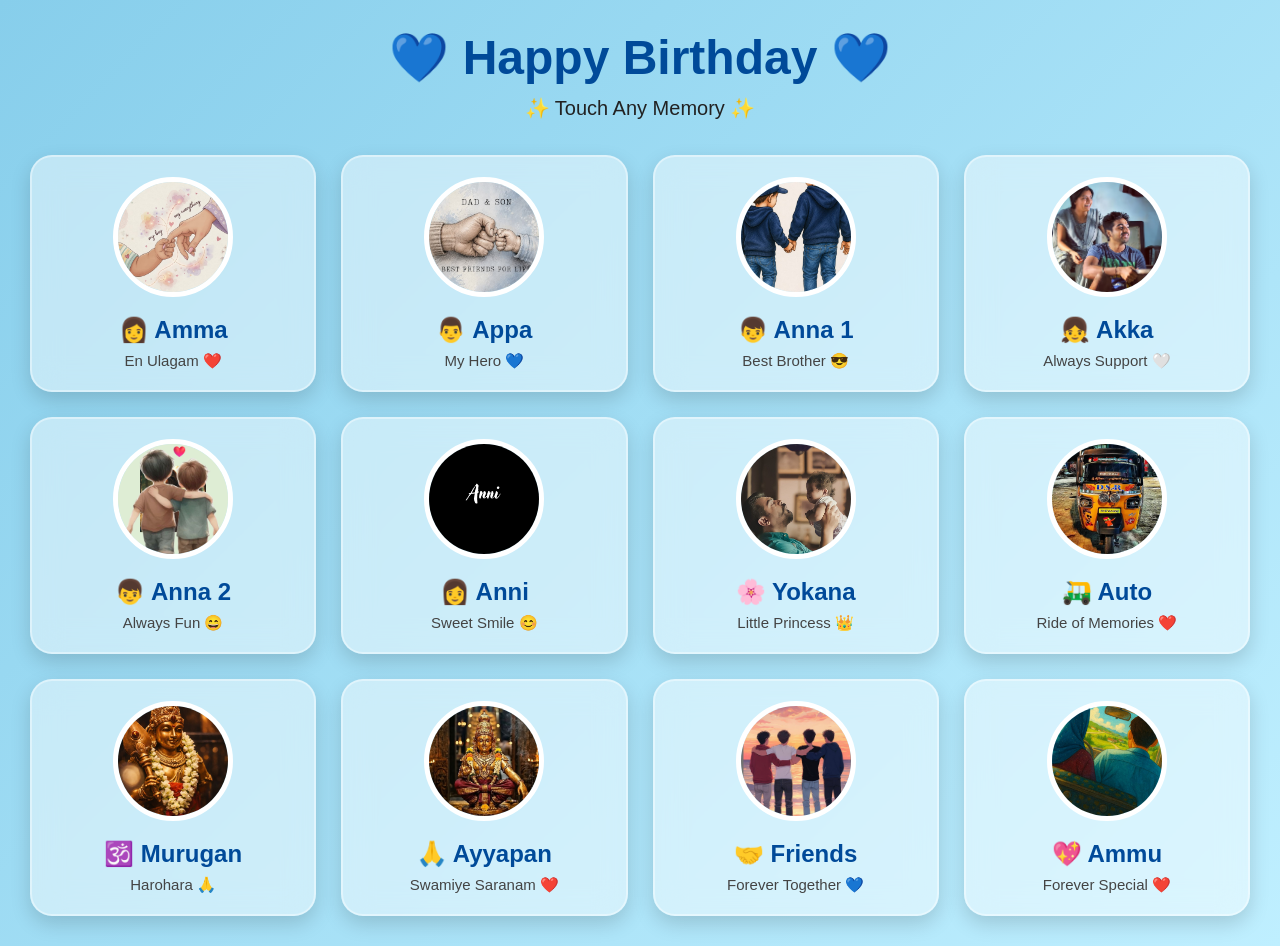
==== home.html @ ed371903 "First commit" ====
<!DOCTYPE html>
<html lang="en">
<head>
    <meta charset="UTF-8">
    <meta name="viewport" content="width=device-width, initial-scale=1.0">
    <title>Birthday Memories</title>
    <link rel="stylesheet" href="style.css">
</head>
<body>

<h1 class="title">💙 Happy Birthday 💙</h1>

<p class="subtitle">
✨ Touch Any Memory ✨
</p>

<div class="cards">

    <!-- Amma -->
    <div class="card" onclick="location.href='videos.html?folder=amma'">
        <img src="images/amma.jpg" alt="Amma">
        <h2>👩 Amma</h2>
        <p>En Ulagam ❤️</p>
    </div>

    <!-- Appa -->
    <div class="card" onclick="location.href='videos.html?folder=appa'">
        <img src="images/appa.jpg" alt="Appa">
        <h2>👨 Appa</h2>
        <p>My Hero 💙</p>
    </div>

    <!-- Anna 1 -->
    <div class="card" onclick="location.href='videos.html?folder=anna1'">
        <img src="images/anna1.jpg" alt="Anna1">
        <h2>👦 Anna 1</h2>
        <p>Best Brother 😎</p>
    </div>

    <!-- Akka -->
    <div class="card" onclick="location.href='videos.html?folder=akka'">
        <img src="images/akka.jpg" alt="Akka">
        <h2>👧 Akka</h2>
        <p>Always Support 🤍</p>
    </div>

    <!-- Anna 2 -->
    <div class="card" onclick="location.href='videos.html?folder=anna2'">
        <img src="images/anna2.jpg" alt="Anna2">
        <h2>👦 Anna 2</h2>
        <p>Always Fun 😄</p>
    </div>

    <!-- Anni -->
    <div class="card" onclick="location.href='videos.html?folder=anni'">
        <img src="images/anni.jpg" alt="Anni">
        <h2>👩 Anni</h2>
        <p>Sweet Smile 😊</p>
    </div>

    <!-- Yokana -->
    <div class="card" onclick="location.href='videos.html?folder=yokana'">
        <img src="images/yokana.jpg" alt="Yokana">
        <h2>🌸 Yokana</h2>
        <p>Little Princess 👑</p>
    </div>

    <!-- Auto -->
    <div class="card" onclick="location.href='videos.html?folder=auto'">
        <img src="images/auto.jpg" alt="Auto">
        <h2>🛺 Auto</h2>
        <p>Ride of Memories ❤️</p>
    </div>

    <!-- Murugan -->
    <div class="card" onclick="location.href='videos.html?folder=murugan'">
        <img src="images/murugan.jpg" alt="Murugan">
        <h2>🕉️ Murugan</h2>
        <p>Harohara 🙏</p>
    </div>

    <!-- Ayyapan -->
    <div class="card" onclick="location.href='videos.html?folder=ayyapan'">
        <img src="images/ayyapan.jpg" alt="Ayyapan">
        <h2>🙏 Ayyapan</h2>
        <p>Swamiye Saranam ❤️</p>
    </div>

    <!-- Friends -->
    <div class="card" onclick="location.href='videos.html?folder=friends'">
        <img src="images/friends.jpg" alt="Friends">
        <h2>🤝 Friends</h2>
        <p>Forever Together 💙</p>
    </div>

    <!-- Ammu -->
    <div class="card" onclick="location.href='videos.html?folder=ammu'">
        <img src="images/ammu.jpg" alt="Ammu">
        <h2>💖 Ammu</h2>
        <p>Forever Special ❤️</p>
    </div>

</div>

</body>
</html>
---- style.css ----
*{
margin:0;
padding:0;
box-sizing:border-box;
font-family:'Poppins',sans-serif;
}

body{
background:linear-gradient(135deg,#87CEEB,#BFEFFF);
min-height:100vh;
padding:30px;
}

.title{
text-align:center;
font-size:48px;
color:#004a99;
margin-bottom:10px;
}

.subtitle{
text-align:center;
font-size:20px;
color:#222;
margin-bottom:35px;
}

.cards{
display:grid;
grid-template-columns:repeat(auto-fit,minmax(240px,1fr));
gap:25px;
}

.card{
background:rgba(255,255,255,.45);
backdrop-filter:blur(15px);
border-radius:22px;
padding:20px;
text-align:center;
cursor:pointer;
transition:.4s;
box-shadow:0 8px 20px rgba(0,0,0,.15);
border:2px solid rgba(255,255,255,.4);
}

.card:hover{
transform:translateY(-10px) scale(1.05);
background:#fff;
box-shadow:0 15px 30px rgba(0,119,255,.4);
}

.card img{
width:120px;
height:120px;
border-radius:50%;
object-fit:cover;
border:5px solid white;
}

.card h2{
margin-top:15px;
color:#004a99;
}

.card p{
margin-top:8px;
color:#444;
font-size:15px;
}

video{
width:100%;
max-width:380px;
border-radius:20px;
margin:15px;
box-shadow:0 10px 20px rgba(0,0,0,.25);
}

.back{
position:fixed;
top:20px;
left:20px;
background:#0077ff;
color:white;
padding:12px 20px;
border-radius:12px;
text-decoration:none;
font-weight:bold;
transition:.3s;
}

.back:hover{
background:#0055cc;
}
.popup{
position:fixed;
top:0;
left:0;
width:100%;
height:100%;
background:rgba(0,0,0,.5);
display:flex;
justify-content:center;
align-items:center;
z-index:999;
}

.popup-box{
background:white;
padding:35px;
border-radius:20px;
text-align:center;
animation:zoom .5s;
box-shadow:0 10px 30px rgba(0,0,0,.3);
}

@keyframes zoom{
from{
transform:scale(.5);
opacity:0;
}
to{
transform:scale(1);
opacity:1;
}
}
.video-container{

display:flex;

flex-wrap:wrap;

justify-content:center;

gap:25px;

margin-top:30px;

}

.video-container video{

width:350px;

border-radius:20px;

box-shadow:0 8px 20px rgba(0,0,0,.25);

background:white;

padding:5px;

transition:.3s;

}

.video-container video:hover{

transform:scale(1.03);

}

.back{

position:fixed;

top:20px;

left:20px;

background:#007bff;

color:white;

padding:10px 18px;

text-decoration:none;

border-radius:12px;

font-size:18px;

font-weight:bold;

}

.back:hover{

background:#0056b3;

}
.start-page{

background:linear-gradient(135deg,#87CEEB,#dff6ff);

display:flex;

justify-content:center;

align-items:center;

height:100vh;

overflow:hidden;

}

.popup{

display:flex;

justify-content:center;

align-items:center;

}

.gift-box{

background:white;

padding:35px;

border-radius:25px;

text-align:center;

width:420px;

box-shadow:0 0 30px rgba(0,119,255,.4);

cursor:pointer;

animation:popup .8s;

}

.gift-img{

width:180px;

animation:giftMove 2s infinite;

}

.gift-box h2{

color:#0066cc;

margin:15px 0;

}

.gift-box p{

font-size:18px;

}

.cake-box{

display:none;

background:white;

padding:35px;

border-radius:25px;

text-align:center;

width:450px;

box-shadow:0 0 30px rgba(0,119,255,.4);

animation:popup .6s;

}

.cake-frame{

width:250px;

height:250px;

margin:auto;

border-radius:50%;

border:8px solid #87CEEB;

display:flex;

justify-content:center;

align-items:center;

background:#eefaff;

box-shadow:0 0 30px #00bfff;

animation:glow 2s infinite;

}

#cake{

width:170px;

cursor:pointer;

transition:.5s;

}

#cake:hover{

transform:scale(1.08);

}

.touch{

margin-top:20px;

font-size:22px;

color:#0066cc;

}

@keyframes glow{

50%{

box-shadow:0 0 55px #00bfff;

}

}

@keyframes popup{

from{

transform:scale(.5);

opacity:0;

}

to{

transform:scale(1);

opacity:1;

}

}

@keyframes giftMove{

50%{

transform:translateY(-10px);

}

}.start-page{

background:linear-gradient(135deg,#87CEEB,#dff6ff);

display:flex;

justify-content:center;

align-items:center;

height:100vh;

overflow:hidden;

}

.popup{

display:flex;

justify-content:center;

align-items:center;

}

.gift-box{

background:white;

padding:35px;

border-radius:25px;

text-align:center;

width:420px;

box-shadow:0 0 30px rgba(0,119,255,.4);

cursor:pointer;

animation:popup .8s;

}

.gift-img{

width:180px;

animation:giftMove 2s infinite;

}

.gift-box h2{

color:#0066cc;

margin:15px 0;

}

.gift-box p{

font-size:18px;

}

.cake-box{

display:none;

background:white;

padding:35px;

border-radius:25px;

text-align:center;

width:450px;

box-shadow:0 0 30px rgba(0,119,255,.4);

animation:popup .6s;

}

.cake-frame{

width:250px;

height:250px;

margin:auto;

border-radius:50%;

border:8px solid #87CEEB;

display:flex;

justify-content:center;

align-items:center;

background:#eefaff;

box-shadow:0 0 30px #00bfff;

animation:glow 2s infinite;

}

#cake{

width:170px;

cursor:pointer;

transition:.5s;

}

#cake:hover{

transform:scale(1.08);

}

.touch{

margin-top:20px;

font-size:22px;

color:#0066cc;

}

@keyframes glow{

50%{

box-shadow:0 0 55px #00bfff;

}

}

@keyframes popup{

from{

transform:scale(.5);

opacity:0;

}

to{

transform:scale(1);

opacity:1;

}

}

@keyframes giftMove{

50%{

transform:translateY(-10px);

}

}
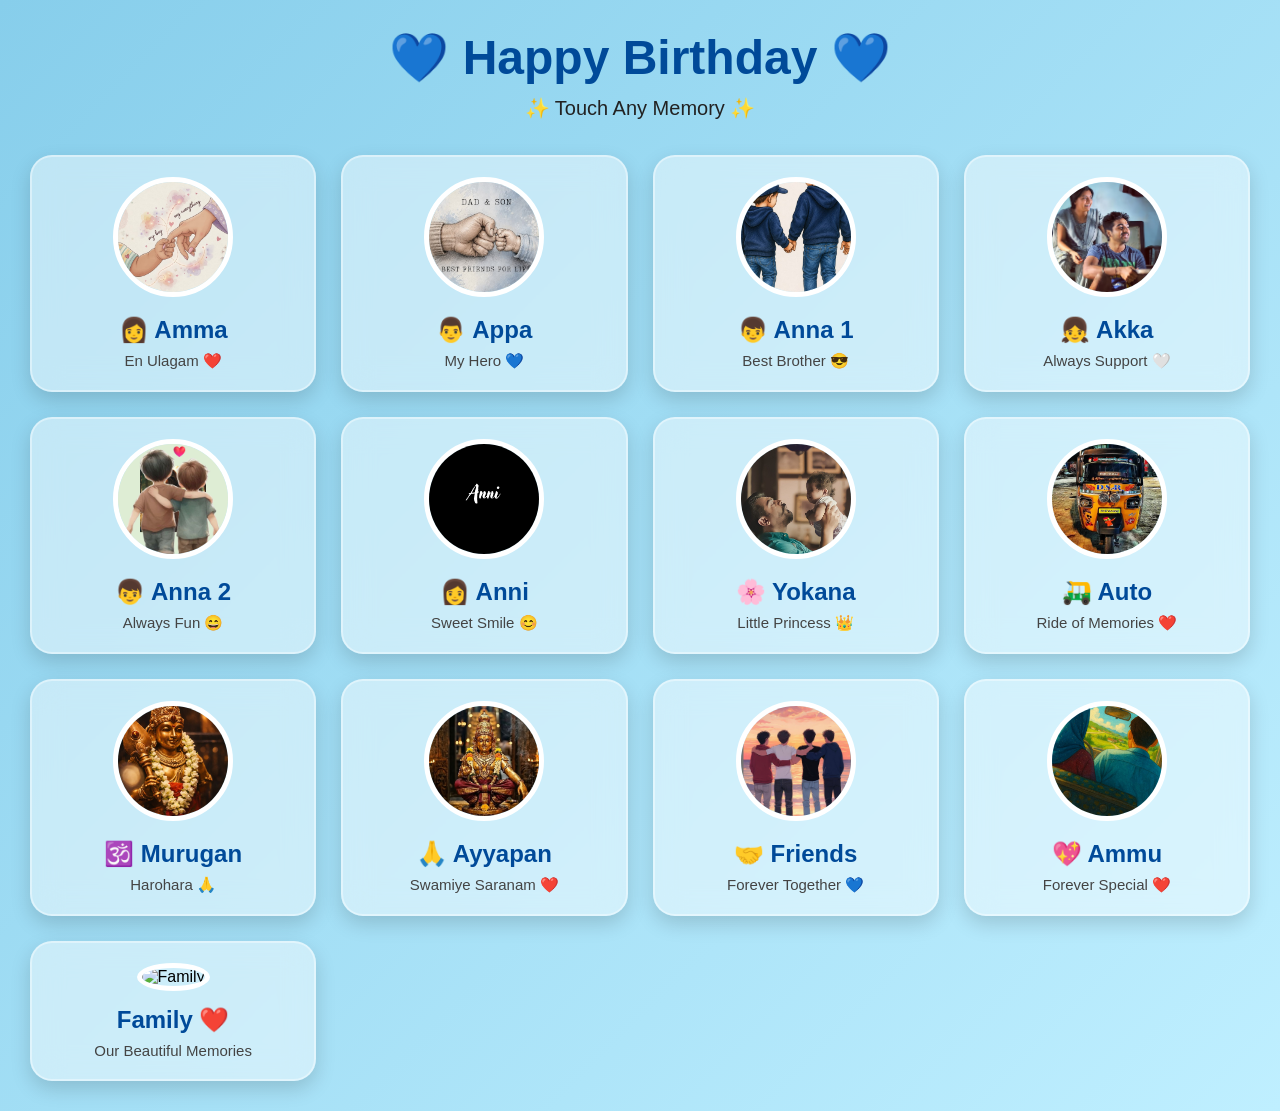
==== commit ef06d9f1: "Added Family section" ====
--- a/home.html
+++ b/home.html
@@ -100,6 +100,12 @@
         <p>Forever Special ❤️</p>
     </div>
 
+    <div class="card" onclick="location.href='videos.html?folder=family'">
+    <img src="images/family.jpg" alt="Family">
+    <h2>Family ❤️</h2>
+    <p>Our Beautiful Memories</p>
+</div>
+
 </div>
 
 </body>
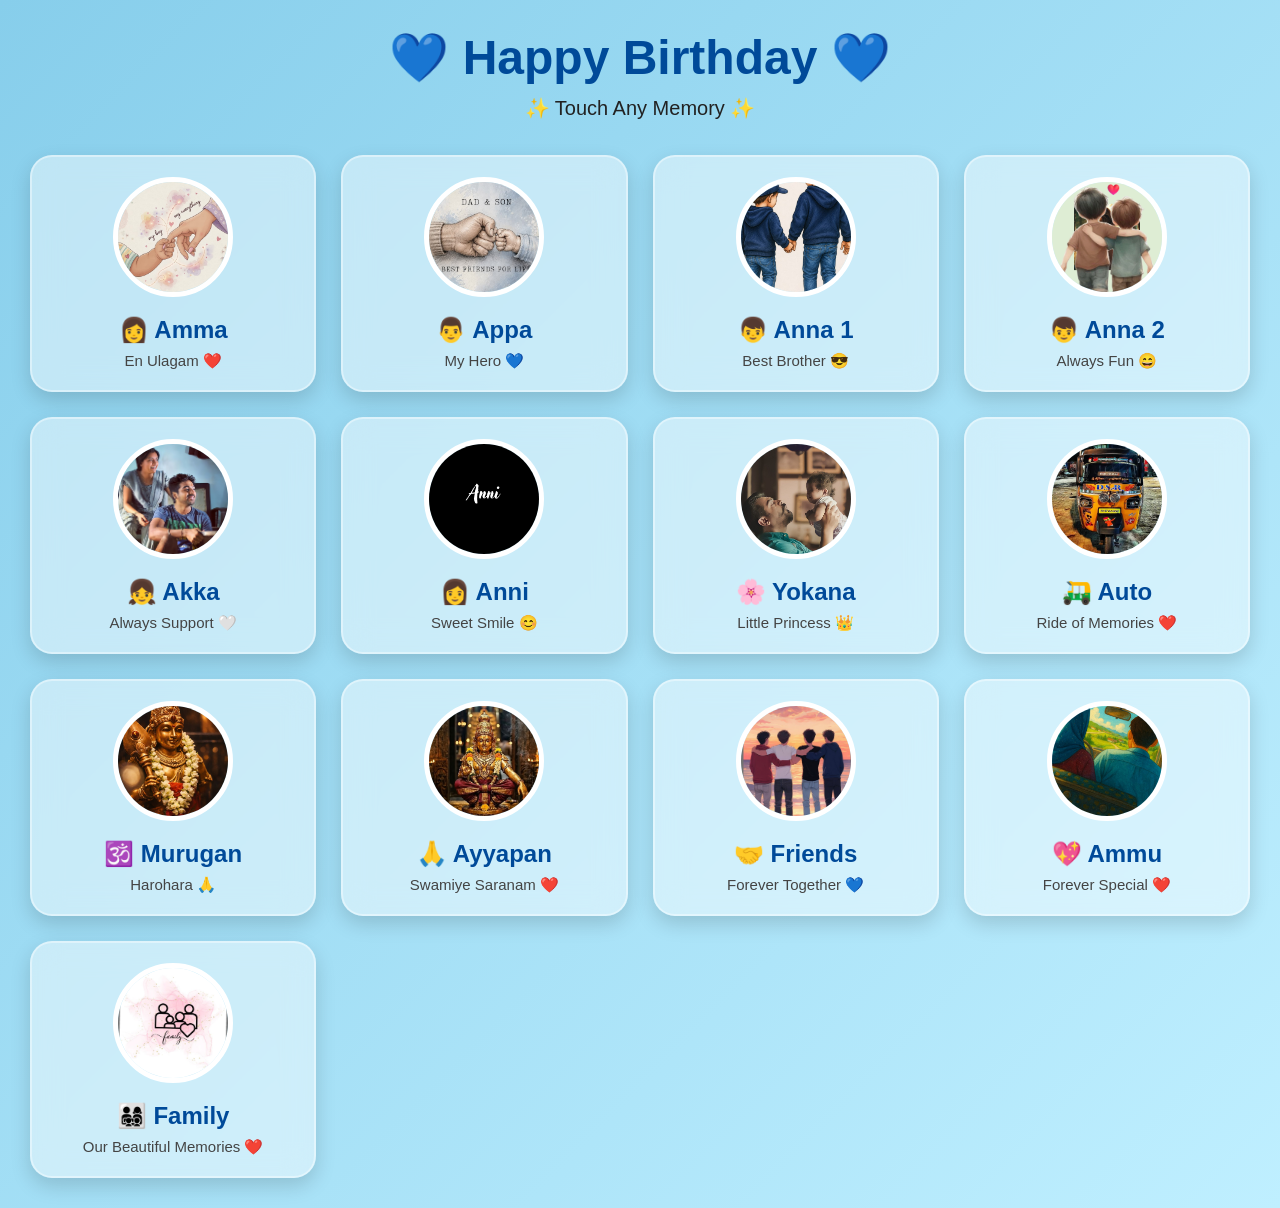
==== commit 07422754: "Updated birthday website" ====
--- a/home.html
+++ b/home.html
@@ -8,105 +8,106 @@
 </head>
 <body>
 
-<h1 class="title">💙 Happy Birthday 💙</h1>
+    <h1 class="title">💙 Happy Birthday 💙</h1>
 
-<p class="subtitle">
-✨ Touch Any Memory ✨
-</p>
+    <p class="subtitle">
+        ✨ Touch Any Memory ✨
+    </p>
 
-<div class="cards">
+    <div class="cards">
 
-    <!-- Amma -->
-    <div class="card" onclick="location.href='videos.html?folder=amma'">
-        <img src="images/amma.jpg" alt="Amma">
-        <h2>👩 Amma</h2>
-        <p>En Ulagam ❤️</p>
+        <!-- Amma -->
+        <div class="card" onclick="window.location.href='videos.html?folder=amma'">
+            <img src="images/amma.jpg" alt="Amma">
+            <h2>👩 Amma</h2>
+            <p>En Ulagam ❤️</p>
+        </div>
+
+        <!-- Appa -->
+        <div class="card" onclick="window.location.href='videos.html?folder=appa'">
+            <img src="images/appa.jpg" alt="Appa">
+            <h2>👨 Appa</h2>
+            <p>My Hero 💙</p>
+        </div>
+
+        <!-- Anna 1 -->
+        <div class="card" onclick="window.location.href='videos.html?folder=anna1'">
+            <img src="images/anna1.jpg" alt="Anna 1">
+            <h2>👦 Anna 1</h2>
+            <p>Best Brother 😎</p>
+        </div>
+
+        <!-- Anna 2 -->
+        <div class="card" onclick="window.location.href='videos.html?folder=anna2'">
+            <img src="images/anna2.jpg" alt="Anna 2">
+            <h2>👦 Anna 2</h2>
+            <p>Always Fun 😄</p>
+        </div>
+
+        <!-- Akka -->
+        <div class="card" onclick="window.location.href='videos.html?folder=akka'">
+            <img src="images/akka.jpg" alt="Akka">
+            <h2>👧 Akka</h2>
+            <p>Always Support 🤍</p>
+        </div>
+
+        <!-- Anni -->
+        <div class="card" onclick="window.location.href='videos.html?folder=anni'">
+            <img src="images/anni.jpg" alt="Anni">
+            <h2>👩 Anni</h2>
+            <p>Sweet Smile 😊</p>
+        </div>
+
+        <!-- Yokana -->
+        <div class="card" onclick="window.location.href='videos.html?folder=yokana'">
+            <img src="images/yokana.jpg" alt="Yokana">
+            <h2>🌸 Yokana</h2>
+            <p>Little Princess 👑</p>
+        </div>
+
+        <!-- Auto -->
+        <div class="card" onclick="window.location.href='videos.html?folder=auto'">
+            <img src="images/auto.jpg" alt="Auto">
+            <h2>🛺 Auto</h2>
+            <p>Ride of Memories ❤️</p>
+        </div>
+
+        <!-- Murugan -->
+        <div class="card" onclick="window.location.href='videos.html?folder=murugan'">
+            <img src="images/murugan.jpg" alt="Murugan">
+            <h2>🕉️ Murugan</h2>
+            <p>Harohara 🙏</p>
+        </div>
+
+        <!-- Ayyapan -->
+        <div class="card" onclick="window.location.href='videos.html?folder=ayyapan'">
+            <img src="images/ayyapan.jpg" alt="Ayyapan">
+            <h2>🙏 Ayyapan</h2>
+            <p>Swamiye Saranam ❤️</p>
+        </div>
+
+        <!-- Friends -->
+        <div class="card" onclick="window.location.href='videos.html?folder=friends'">
+            <img src="images/friends.jpg" alt="Friends">
+            <h2>🤝 Friends</h2>
+            <p>Forever Together 💙</p>
+        </div>
+
+        <!-- Ammu -->
+        <div class="card" onclick="window.location.href='videos.html?folder=ammu'">
+            <img src="images/ammu.jpg" alt="Ammu">
+            <h2>💖 Ammu</h2>
+            <p>Forever Special ❤️</p>
+        </div>
+
+        <!-- Family -->
+        <div class="card" onclick="window.location.href='videos.html?folder=family'">
+            <img src="images/family.jpg" alt="Family">
+            <h2>👨‍👩‍👧‍👦 Family</h2>
+            <p>Our Beautiful Memories ❤️</p>
+        </div>
+
     </div>
-
-    <!-- Appa -->
-    <div class="card" onclick="location.href='videos.html?folder=appa'">
-        <img src="images/appa.jpg" alt="Appa">
-        <h2>👨 Appa</h2>
-        <p>My Hero 💙</p>
-    </div>
-
-    <!-- Anna 1 -->
-    <div class="card" onclick="location.href='videos.html?folder=anna1'">
-        <img src="images/anna1.jpg" alt="Anna1">
-        <h2>👦 Anna 1</h2>
-        <p>Best Brother 😎</p>
-    </div>
-
-    <!-- Akka -->
-    <div class="card" onclick="location.href='videos.html?folder=akka'">
-        <img src="images/akka.jpg" alt="Akka">
-        <h2>👧 Akka</h2>
-        <p>Always Support 🤍</p>
-    </div>
-
-    <!-- Anna 2 -->
-    <div class="card" onclick="location.href='videos.html?folder=anna2'">
-        <img src="images/anna2.jpg" alt="Anna2">
-        <h2>👦 Anna 2</h2>
-        <p>Always Fun 😄</p>
-    </div>
-
-    <!-- Anni -->
-    <div class="card" onclick="location.href='videos.html?folder=anni'">
-        <img src="images/anni.jpg" alt="Anni">
-        <h2>👩 Anni</h2>
-        <p>Sweet Smile 😊</p>
-    </div>
-
-    <!-- Yokana -->
-    <div class="card" onclick="location.href='videos.html?folder=yokana'">
-        <img src="images/yokana.jpg" alt="Yokana">
-        <h2>🌸 Yokana</h2>
-        <p>Little Princess 👑</p>
-    </div>
-
-    <!-- Auto -->
-    <div class="card" onclick="location.href='videos.html?folder=auto'">
-        <img src="images/auto.jpg" alt="Auto">
-        <h2>🛺 Auto</h2>
-        <p>Ride of Memories ❤️</p>
-    </div>
-
-    <!-- Murugan -->
-    <div class="card" onclick="location.href='videos.html?folder=murugan'">
-        <img src="images/murugan.jpg" alt="Murugan">
-        <h2>🕉️ Murugan</h2>
-        <p>Harohara 🙏</p>
-    </div>
-
-    <!-- Ayyapan -->
-    <div class="card" onclick="location.href='videos.html?folder=ayyapan'">
-        <img src="images/ayyapan.jpg" alt="Ayyapan">
-        <h2>🙏 Ayyapan</h2>
-        <p>Swamiye Saranam ❤️</p>
-    </div>
-
-    <!-- Friends -->
-    <div class="card" onclick="location.href='videos.html?folder=friends'">
-        <img src="images/friends.jpg" alt="Friends">
-        <h2>🤝 Friends</h2>
-        <p>Forever Together 💙</p>
-    </div>
-
-    <!-- Ammu -->
-    <div class="card" onclick="location.href='videos.html?folder=ammu'">
-        <img src="images/ammu.jpg" alt="Ammu">
-        <h2>💖 Ammu</h2>
-        <p>Forever Special ❤️</p>
-    </div>
-
-    <div class="card" onclick="location.href='videos.html?folder=family'">
-    <img src="images/family.jpg" alt="Family">
-    <h2>Family ❤️</h2>
-    <p>Our Beautiful Memories</p>
-</div>
-
-</div>
 
 </body>
 </html>
